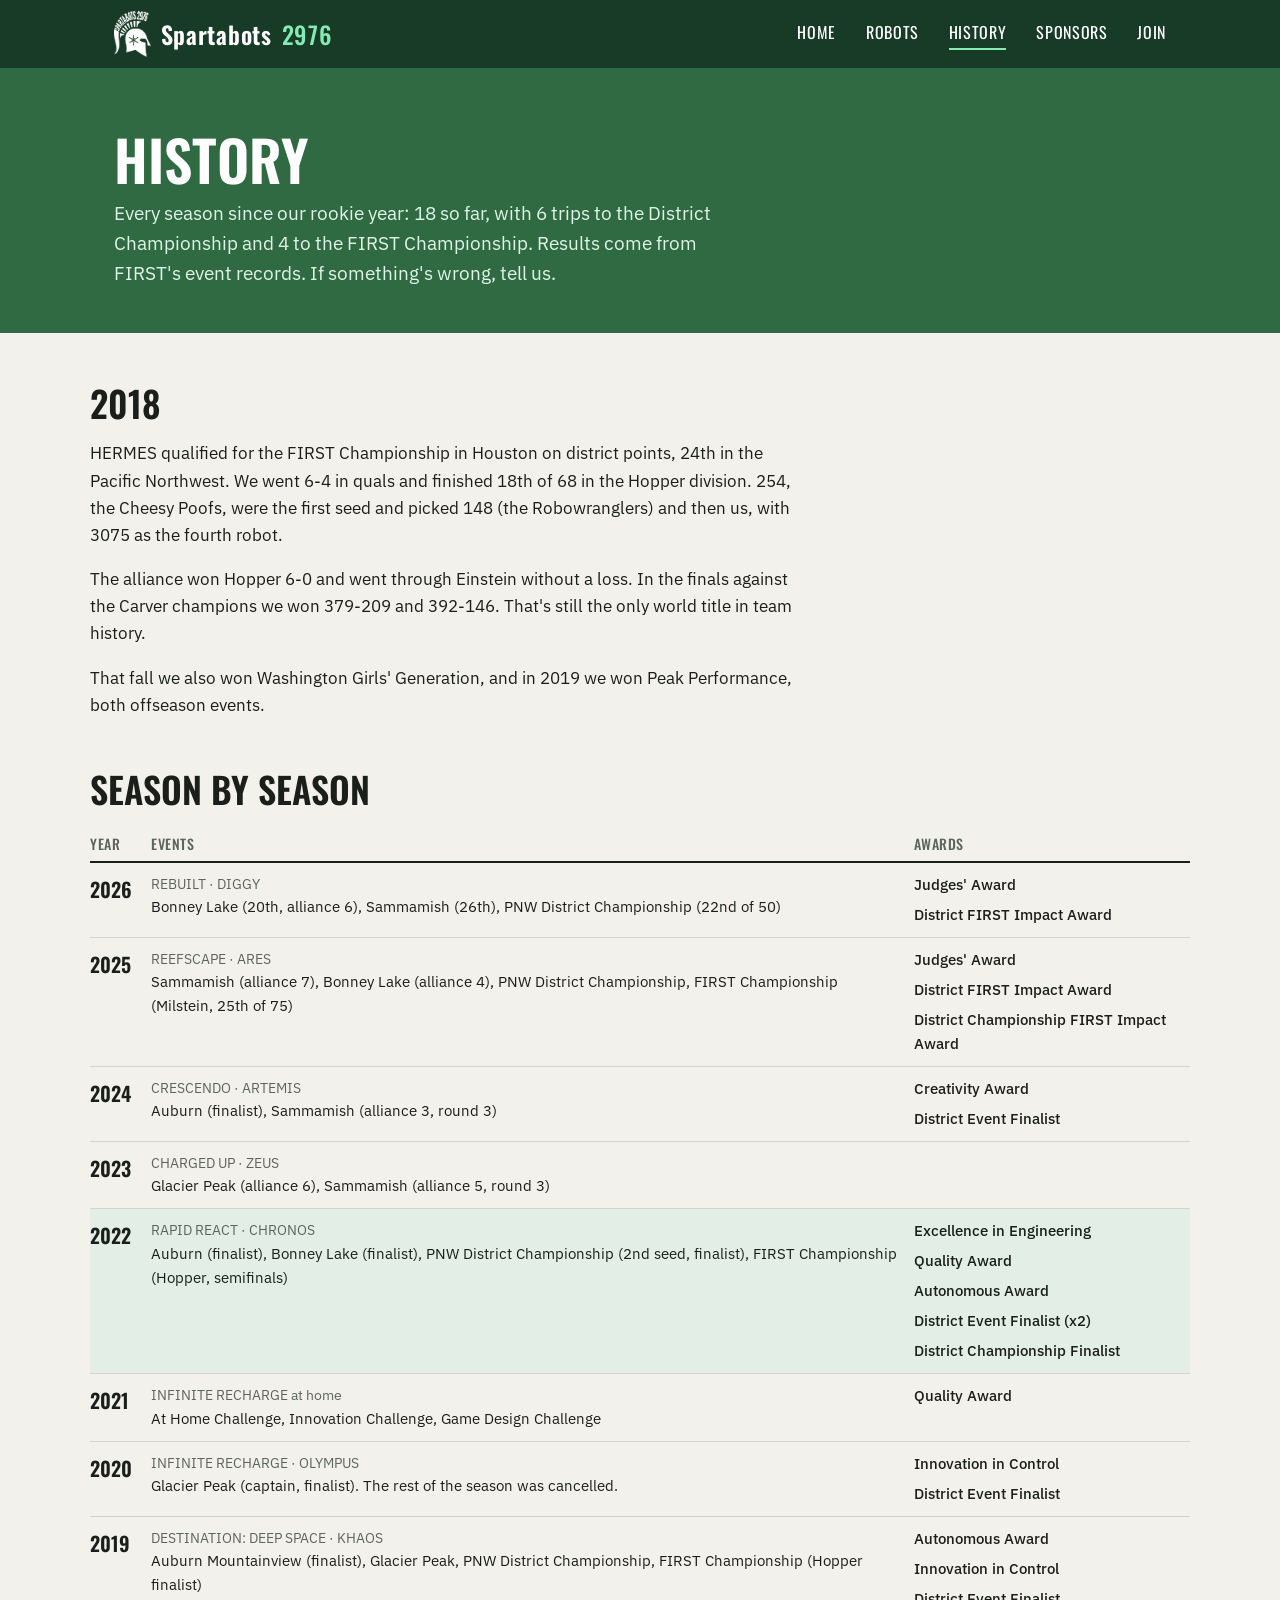
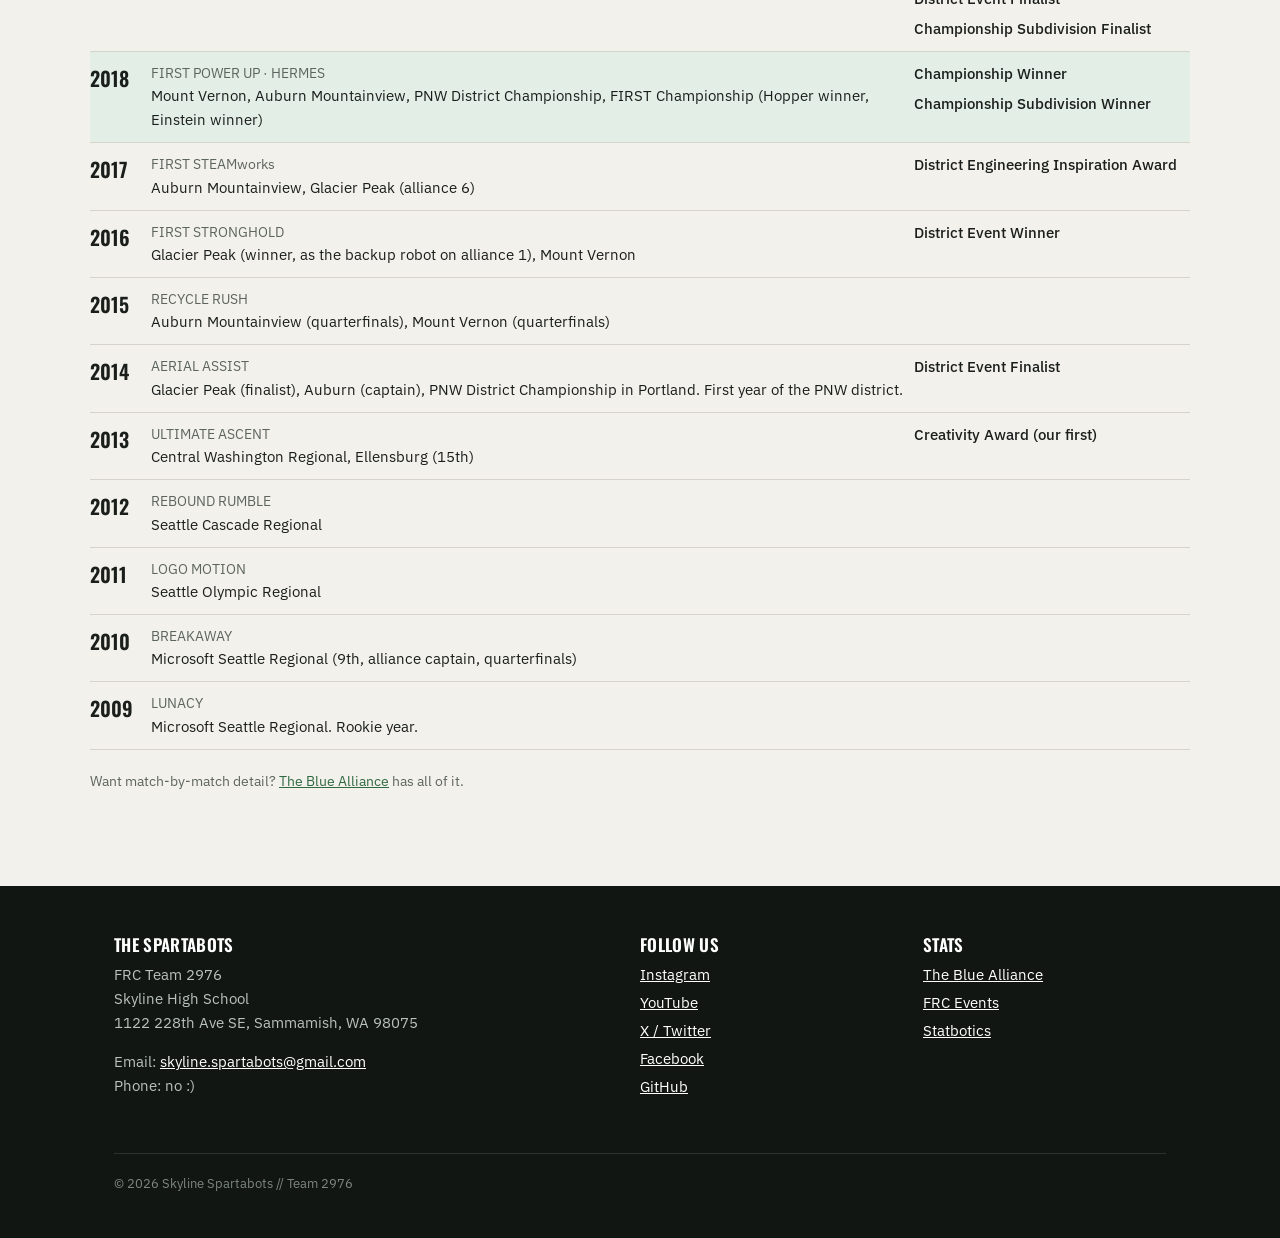
==== history.html @ b7f4a0fe "new site" ====
<!DOCTYPE html>
<html lang="en">
<head>
  <meta charset="utf-8">
  <meta name="viewport" content="width=device-width, initial-scale=1">
  <title>History | The Spartabots 2976</title>
  <meta name="description" content="Every Spartabots season since 2009: events, results and awards.">
  <meta name="theme-color" content="#173b26">
  <link rel="icon" href="img/helmet.png">
  <link rel="stylesheet" href="css/style.css">
</head>
<body>

<header class="top">
  <div class="wrap">
    <a class="brand" href="index.html"><img src="img/helmet.png" alt="">Spartabots <span>2976</span></a>
    <button class="menu-btn" aria-expanded="false">Menu</button>
    <nav class="nav">
      <a href="index.html">Home</a>
      <a href="robots.html">Robots</a>
      <a href="history.html" class="here">History</a>
      <a href="sponsors.html">Sponsors</a>
      <a href="join.html">Join</a>
    </nav>
  </div>
</header>

<div class="page-head">
  <div class="wrap">
    <h1>History</h1>
    <p>Every season since our rookie year: 18 so far, with 6 trips to the District Championship and 4 to the FIRST Championship. Results come from FIRST's event records. If something's wrong, tell us.</p>
  </div>
</div>

<div class="wrap content">

  <div class="narrow" id="y2018">
    <h2>2018</h2>
    <p>HERMES qualified for the FIRST Championship in Houston on district points, 24th in the Pacific Northwest. We went 6-4 in quals and finished 18th of 68 in the Hopper division. 254, the Cheesy Poofs, were the first seed and picked 148 (the Robowranglers) and then us, with 3075 as the fourth robot.</p>
    <p>The alliance won Hopper 6-0 and went through Einstein without a loss. In the finals against the Carver champions we won 379-209 and 392-146. That's still the only world title in team history.</p>
    <p>That fall we also won Washington Girls' Generation, and in 2019 we won Peak Performance, both offseason events.</p>
  </div>

  <h2 style="margin-top:50px">Season by season</h2>
  <div class="table-scroll">
    <table class="results history-table">
      <thead>
        <tr><th>Year</th><th>Events</th><th>Awards</th></tr>
      </thead>
      <tbody>
        <tr>
          <td>2026</td>
          <td><span class="game">REBUILT &middot; DIGGY</span>Bonney Lake (20th, alliance 6), Sammamish (26th), PNW District Championship (22nd of 50)</td>
          <td><span class="award">Judges' Award</span><span class="award">District FIRST Impact Award</span></td>
        </tr>
        <tr>
          <td>2025</td>
          <td><span class="game">REEFSCAPE &middot; ARES</span>Sammamish (alliance 7), Bonney Lake (alliance 4), PNW District Championship, FIRST Championship (Milstein, 25th of 75)</td>
          <td><span class="award">Judges' Award</span><span class="award">District FIRST Impact Award</span><span class="award">District Championship FIRST Impact Award</span></td>
        </tr>
        <tr>
          <td>2024</td>
          <td><span class="game">CRESCENDO &middot; ARTEMIS</span>Auburn (finalist), Sammamish (alliance 3, round 3)</td>
          <td><span class="award">Creativity Award</span><span class="award">District Event Finalist</span></td>
        </tr>
        <tr>
          <td>2023</td>
          <td><span class="game">CHARGED UP &middot; ZEUS</span>Glacier Peak (alliance 6), Sammamish (alliance 5, round 3)</td>
          <td>&nbsp;</td>
        </tr>
        <tr class="big">
          <td>2022</td>
          <td><span class="game">RAPID REACT &middot; CHRONOS</span>Auburn (finalist), Bonney Lake (finalist), PNW District Championship (2nd seed, finalist), FIRST Championship (Hopper, semifinals)</td>
          <td><span class="award">Excellence in Engineering</span><span class="award">Quality Award</span><span class="award">Autonomous Award</span><span class="award">District Event Finalist (x2)</span><span class="award">District Championship Finalist</span></td>
        </tr>
        <tr>
          <td>2021</td>
          <td><span class="game">INFINITE RECHARGE at home</span>At Home Challenge, Innovation Challenge, Game Design Challenge</td>
          <td><span class="award">Quality Award</span></td>
        </tr>
        <tr>
          <td>2020</td>
          <td><span class="game">INFINITE RECHARGE &middot; OLYMPUS</span>Glacier Peak (captain, finalist). The rest of the season was cancelled.</td>
          <td><span class="award">Innovation in Control</span><span class="award">District Event Finalist</span></td>
        </tr>
        <tr>
          <td>2019</td>
          <td><span class="game">DESTINATION: DEEP SPACE &middot; KHAOS</span>Auburn Mountainview (finalist), Glacier Peak, PNW District Championship, FIRST Championship (Hopper finalist)</td>
          <td><span class="award">Autonomous Award</span><span class="award">Innovation in Control</span><span class="award">District Event Finalist</span><span class="award">Championship Subdivision Finalist</span></td>
        </tr>
        <tr class="big">
          <td>2018</td>
          <td><span class="game">FIRST POWER UP &middot; HERMES</span>Mount Vernon, Auburn Mountainview, PNW District Championship, FIRST Championship (Hopper winner, Einstein winner)</td>
          <td><span class="award">Championship Winner</span><span class="award">Championship Subdivision Winner</span></td>
        </tr>
        <tr>
          <td>2017</td>
          <td><span class="game">FIRST STEAMworks</span>Auburn Mountainview, Glacier Peak (alliance 6)</td>
          <td><span class="award">District Engineering Inspiration Award</span></td>
        </tr>
        <tr>
          <td>2016</td>
          <td><span class="game">FIRST STRONGHOLD</span>Glacier Peak (winner, as the backup robot on alliance 1), Mount Vernon</td>
          <td><span class="award">District Event Winner</span></td>
        </tr>
        <tr>
          <td>2015</td>
          <td><span class="game">RECYCLE RUSH</span>Auburn Mountainview (quarterfinals), Mount Vernon (quarterfinals)</td>
          <td>&nbsp;</td>
        </tr>
        <tr>
          <td>2014</td>
          <td><span class="game">AERIAL ASSIST</span>Glacier Peak (finalist), Auburn (captain), PNW District Championship in Portland. First year of the PNW district.</td>
          <td><span class="award">District Event Finalist</span></td>
        </tr>
        <tr>
          <td>2013</td>
          <td><span class="game">ULTIMATE ASCENT</span>Central Washington Regional, Ellensburg (15th)</td>
          <td><span class="award">Creativity Award (our first)</span></td>
        </tr>
        <tr>
          <td>2012</td>
          <td><span class="game">REBOUND RUMBLE</span>Seattle Cascade Regional</td>
          <td>&nbsp;</td>
        </tr>
        <tr>
          <td>2011</td>
          <td><span class="game">LOGO MOTION</span>Seattle Olympic Regional</td>
          <td>&nbsp;</td>
        </tr>
        <tr>
          <td>2010</td>
          <td><span class="game">BREAKAWAY</span>Microsoft Seattle Regional (9th, alliance captain, quarterfinals)</td>
          <td>&nbsp;</td>
        </tr>
        <tr>
          <td>2009</td>
          <td><span class="game">LUNACY</span>Microsoft Seattle Regional. Rookie year.</td>
          <td>&nbsp;</td>
        </tr>
      </tbody>
    </table>
  </div>

  <p class="note" style="margin-top:20px">Want match-by-match detail? <a href="https://www.thebluealliance.com/team/2976/history">The Blue Alliance</a> has all of it.</p>
</div>

<footer class="foot">
  <div class="wrap">
    <div>
      <h3>The Spartabots</h3>
      <p>FRC Team 2976<br>Skyline High School<br>1122 228th Ave SE, Sammamish, WA 98075</p>
      <p>Email: <a href="mailto:skyline.spartabots@gmail.com">skyline.spartabots@gmail.com</a><br>Phone: no :)</p>
    </div>
    <div>
      <h3>Follow us</h3>
      <ul>
        <li><a href="https://www.instagram.com/spartabots2976/">Instagram</a></li>
        <li><a href="https://www.youtube.com/spartabots">YouTube</a></li>
        <li><a href="https://x.com/spartabots">X / Twitter</a></li>
        <li><a href="https://www.facebook.com/spartabots">Facebook</a></li>
        <li><a href="https://github.com/SkylineSpartabots">GitHub</a></li>
      </ul>
    </div>
    <div>
      <h3>Stats</h3>
      <ul>
        <li><a href="https://www.thebluealliance.com/team/2976">The Blue Alliance</a></li>
        <li><a href="https://frc-events.firstinspires.org/team/2976">FRC Events</a></li>
        <li><a href="https://www.statbotics.io/team/2976">Statbotics</a></li>
      </ul>
    </div>
    <p class="fine">&copy; <span id="year">2026</span> Skyline Spartabots // Team 2976</p>
  </div>
</footer>

<script src="js/main.js"></script>
</body>
</html>
---- css/style.css ----
@import url('https://fonts.googleapis.com/css2?family=IBM+Plex+Sans:ital,wght@0,400;0,500;0,600;1,400&family=Oswald:wght@500;600;700&display=swap');

:root {
  --green: #306a42;
  --dark: #173b26;
  --mint: #84ebb2;
  --paper: #f3f1ec;
  --ink: #1b1f1c;
  --gray: #5d655f;
  --line: #d6d3ca;
}

* { box-sizing: border-box; }

/* sticky header covers anchor targets otherwise */
:target { scroll-margin-top: 80px; }

body {
  margin: 0;
  background: var(--paper);
  color: var(--ink);
  font-family: 'IBM Plex Sans', Arial, sans-serif;
  font-size: 17px;
  line-height: 1.6;
}

img { max-width: 100%; display: block; }

a { color: var(--green); }
a:hover { color: var(--dark); }

h1, h2, h3 {
  font-family: 'Oswald', 'Arial Narrow', sans-serif;
  font-weight: 600;
  line-height: 1.1;
  text-transform: uppercase;
  margin: 0 0 .5em;
}
h1 { font-size: 56px; }
h2 { font-size: 36px; }
h3 { font-size: 22px; letter-spacing: .02em; }

p { margin: 0 0 1em; }

.wrap {
  max-width: 1100px;
  margin: 0 auto;
  padding: 0 24px;
}

/* header */

.top {
  background: var(--dark);
  color: #fff;
  position: sticky;
  top: 0;
  z-index: 10;
}
.top .wrap {
  display: flex;
  align-items: center;
  justify-content: space-between;
  height: 68px;
}
.brand {
  display: flex;
  align-items: center;
  gap: 10px;
  color: #fff;
  text-decoration: none;
  font-family: 'Oswald', sans-serif;
  font-size: 24px;
  font-weight: 600;
  letter-spacing: .03em;
}
.brand:hover { color: #fff; }
.brand img { height: 46px; width: auto; }
.brand span { color: var(--mint); font-weight: 500; }

.nav a {
  color: #fff;
  text-decoration: none;
  font-family: 'Oswald', sans-serif;
  text-transform: uppercase;
  font-size: 16px;
  letter-spacing: .04em;
  margin-left: 26px;
  padding: 4px 0;
  border-bottom: 2px solid transparent;
}
.nav a:hover,
.nav a.here { border-bottom-color: var(--mint); color: #fff; }

.menu-btn {
  display: none;
  background: none;
  border: 2px solid rgba(255,255,255,.5);
  color: #fff;
  font: 600 14px 'Oswald', sans-serif;
  text-transform: uppercase;
  letter-spacing: .05em;
  padding: 5px 12px;
  cursor: pointer;
}

/* home */

.hero { position: relative; }
.hero img {
  width: 100%;
  height: 72vh;
  min-height: 420px;
  max-height: 760px;
  object-fit: cover;
  object-position: center 40%;
}
.hero .tag {
  position: absolute;
  left: 0;
  bottom: -40px;
  background: var(--green);
  color: #fff;
  padding: 26px 40px 24px max(24px, calc((100vw - 1100px) / 2 + 24px));
  max-width: 760px;
}
.hero .tag h1 { margin: 0; font-size: 62px; }
.hero .tag p {
  margin: 6px 0 0;
  font-size: 18px;
  color: #dff5e8;
}

.intro {
  display: grid;
  grid-template-columns: 1.3fr 1fr;
  gap: 60px;
  padding: 100px 0 70px;
}
.intro .lead { font-size: 22px; line-height: 1.5; }
.intro aside {
  border-left: 3px solid var(--green);
  padding-left: 24px;
  font-size: 15px;
}
.intro aside dl { margin: 0; }
.intro aside dt {
  font-weight: 600;
  margin-top: 12px;
}
.intro aside dt:first-child { margin-top: 0; }
.intro aside dd { margin: 0; color: var(--gray); }

section.block { padding: 60px 0; border-top: 1px solid var(--line); }

.season {
  display: grid;
  grid-template-columns: 1fr 1.2fr;
  gap: 50px;
  align-items: start;
}

table.results {
  width: 100%;
  border-collapse: collapse;
  font-size: 15px;
}
.results th {
  text-align: left;
  font-family: 'Oswald', sans-serif;
  font-weight: 500;
  text-transform: uppercase;
  letter-spacing: .04em;
  font-size: 14px;
  color: var(--gray);
  border-bottom: 2px solid var(--ink);
  padding: 6px 10px 6px 0;
}
.results td {
  padding: 10px 10px 10px 0;
  border-bottom: 1px solid var(--line);
  vertical-align: top;
}
.results td.num { white-space: nowrap; }
.results tr.big td { background: #e3efe6; }

.champs {
  background: var(--dark);
  color: #e8efe9;
  padding: 80px 0;
}
.champs .wrap {
  display: grid;
  grid-template-columns: auto 1fr;
  gap: 50px;
  align-items: center;
}
.champs .year {
  font-family: 'Oswald', sans-serif;
  font-weight: 700;
  font-size: 170px;
  line-height: .85;
  color: var(--mint);
}
.champs h2 { color: #fff; }
.champs a { color: var(--mint); }

.photos {
  display: grid;
  grid-template-columns: repeat(6, 1fr);
  grid-auto-rows: 170px;
  gap: 8px;
}
.photos figure { margin: 0; position: relative; overflow: hidden; }
.photos img { width: 100%; height: 100%; object-fit: cover; }
.photos figcaption {
  position: absolute;
  left: 0;
  bottom: 0;
  background: rgba(23,59,38,.88);
  color: #fff;
  font-size: 13px;
  padding: 3px 9px;
}
.photos .a { grid-column: span 4; grid-row: span 2; }
.photos .b { grid-column: span 2; grid-row: span 2; }
.photos .c { grid-column: span 2; }
.photos .d { grid-column: span 2; }
.photos .e { grid-column: span 2; }

.join-strip {
  display: flex;
  justify-content: space-between;
  align-items: center;
  gap: 30px;
  background: var(--mint);
  padding: 34px 40px;
  margin: 60px 0 80px;
}
.join-strip h2 { margin: 0 0 4px; font-size: 30px; }
.join-strip p { margin: 0; }

.btn {
  display: inline-block;
  background: var(--dark);
  color: #fff;
  text-decoration: none;
  font-family: 'Oswald', sans-serif;
  text-transform: uppercase;
  letter-spacing: .05em;
  padding: 12px 22px;
  white-space: nowrap;
}
.btn:hover { background: #000; color: #fff; }

/* inner pages */

.page-head {
  background: var(--green);
  color: #fff;
  padding: 60px 0 44px;
}
.page-head h1 { margin: 0 0 8px; }
.page-head p { margin: 0; max-width: 640px; color: #dff5e8; font-size: 19px; }

.content { padding: 50px 0 80px; }
.content .narrow { max-width: 720px; }

/* robots */

.robot {
  display: grid;
  grid-template-columns: 1fr 1fr;
  gap: 40px;
  padding: 50px 0;
  border-bottom: 1px solid var(--line);
}
.robot .meta {
  font-family: 'Oswald', sans-serif;
  text-transform: uppercase;
  letter-spacing: .05em;
  color: var(--green);
  font-size: 15px;
  margin-bottom: 4px;
}
.robot h2 { font-size: 46px; margin-bottom: .3em; }
.robot img { width: 100%; height: 340px; object-fit: cover; background: #111; }
.robot ul { padding-left: 20px; margin: 0 0 1em; }
.robot li { margin-bottom: 4px; }
.robot.small { grid-template-columns: 1fr; padding: 30px 0; }
.robot.small h2 { font-size: 34px; }
.robot.small > div { max-width: 720px; }
.robot:first-child { padding-top: 0; }

/* history */

.history-table { font-size: 15px; }
.history-table td:first-child {
  font-family: 'Oswald', sans-serif;
  font-size: 20px;
  font-weight: 600;
  padding-right: 18px;
}
.history-table .game { color: var(--gray); font-size: 14px; display: block; }
.history-table .award { display: block; font-weight: 500; }
.history-table .award + .award { margin-top: 6px; }
.table-scroll { overflow-x: auto; }

/* sponsors */

.sponsor-cols {
  display: grid;
  grid-template-columns: 1fr 1fr;
  gap: 50px;
}
.sponsor-list {
  list-style: none;
  padding: 0;
  margin: 0 0 30px;
}
.sponsor-list li {
  font-family: 'Oswald', sans-serif;
  font-size: 26px;
  font-weight: 500;
  padding: 10px 0;
  border-bottom: 1px solid var(--line);
}
.sponsor-list.small li { font-size: 18px; padding: 6px 0; }
.note { font-size: 14px; color: var(--gray); }

.box {
  background: #fff;
  border: 1px solid var(--line);
  padding: 30px;
}

/* join */

.faq dt { font-weight: 600; margin-top: 18px; }
.faq dd { margin: 4px 0 0; }

/* footer */

.foot {
  background: #111613;
  color: #b9c2bb;
  font-size: 15px;
  padding: 50px 0 30px;
}
.foot .wrap {
  display: grid;
  grid-template-columns: 2fr 1fr 1fr;
  gap: 40px;
}
.foot h3 { color: #fff; font-size: 17px; }
.foot a { color: #fff; }
.foot ul { list-style: none; padding: 0; margin: 0; }
.foot li { margin-bottom: 4px; }
.foot .fine {
  grid-column: 1 / -1;
  border-top: 1px solid #2a332d;
  padding-top: 20px;
  font-size: 13px;
  color: #7d877f;
}

/* phones / small laptops */

@media (max-width: 860px) {
  h1 { font-size: 42px; }
  .hero .tag h1 { font-size: 40px; }
  .hero .tag { position: static; padding: 22px 24px; max-width: none; }
  .hero img { height: auto; min-height: 0; max-height: none; }
  .intro, .season, .robot, .sponsor-cols { grid-template-columns: 1fr; gap: 30px; }
  .intro { padding: 40px 0; }
  .champs .wrap { grid-template-columns: 1fr; gap: 10px; }
  .champs .year { font-size: 110px; }
  .photos { grid-template-columns: 1fr 1fr; grid-auto-rows: 150px; }
  .photos .a { grid-column: span 2; }
  .photos .b, .photos .c, .photos .d, .photos .e { grid-column: span 1; grid-row: span 1; }
  .join-strip { flex-direction: column; align-items: flex-start; padding: 28px 24px; }
  .robot img { height: 240px; }
  .foot .wrap { grid-template-columns: 1fr; gap: 24px; }

  .menu-btn { display: block; }
  .nav {
    display: none;
    position: absolute;
    top: 68px;
    left: 0;
    right: 0;
    background: var(--dark);
    padding: 8px 24px 18px;
  }
  .nav.open { display: block; }
  .nav a { display: block; margin: 0; padding: 10px 0; border-bottom: 1px solid rgba(255,255,255,.1); }
  .nav a.here { border-bottom-color: var(--mint); }
}

@media (max-width: 480px) {
  body { font-size: 16px; }
  .wrap { padding: 0 16px; }
  .hero .tag { padding: 20px 16px; }
  .brand { font-size: 20px; }
  .brand img { height: 38px; }
  .intro .lead { font-size: 19px; }
}
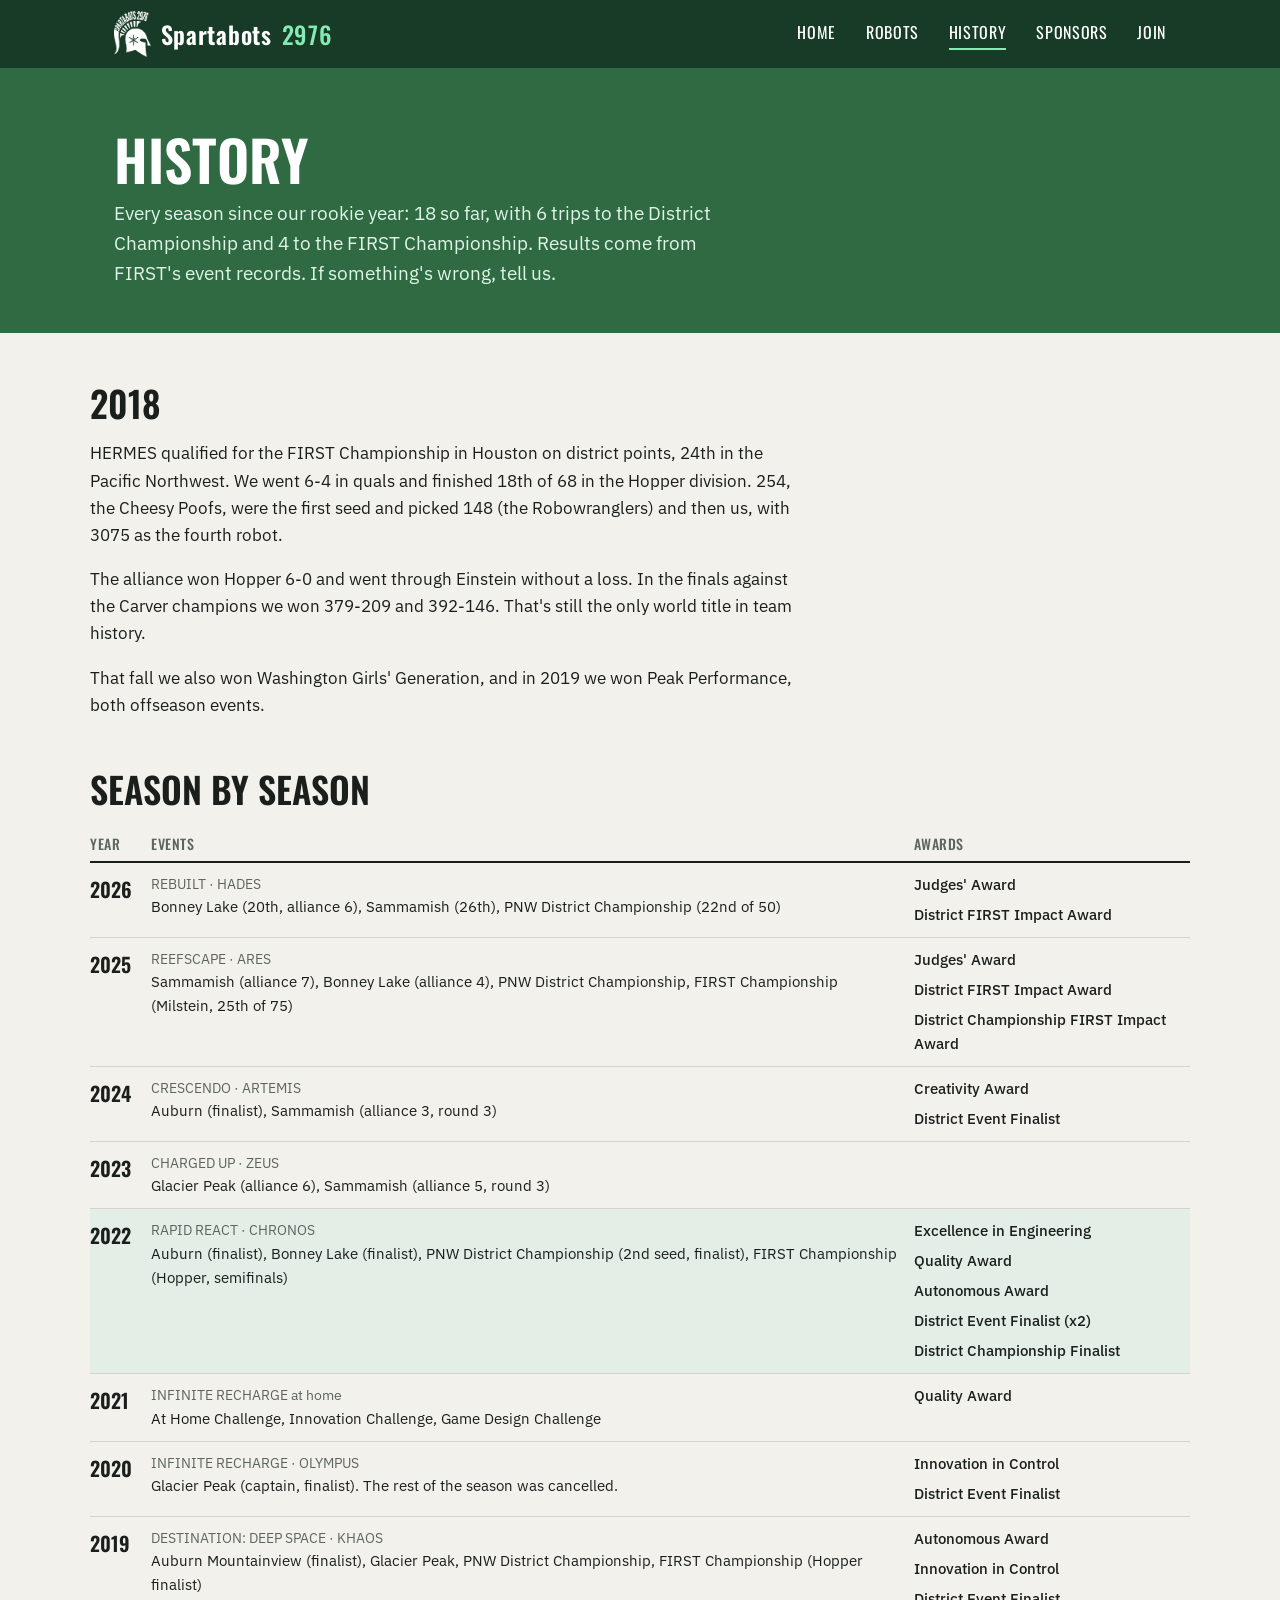
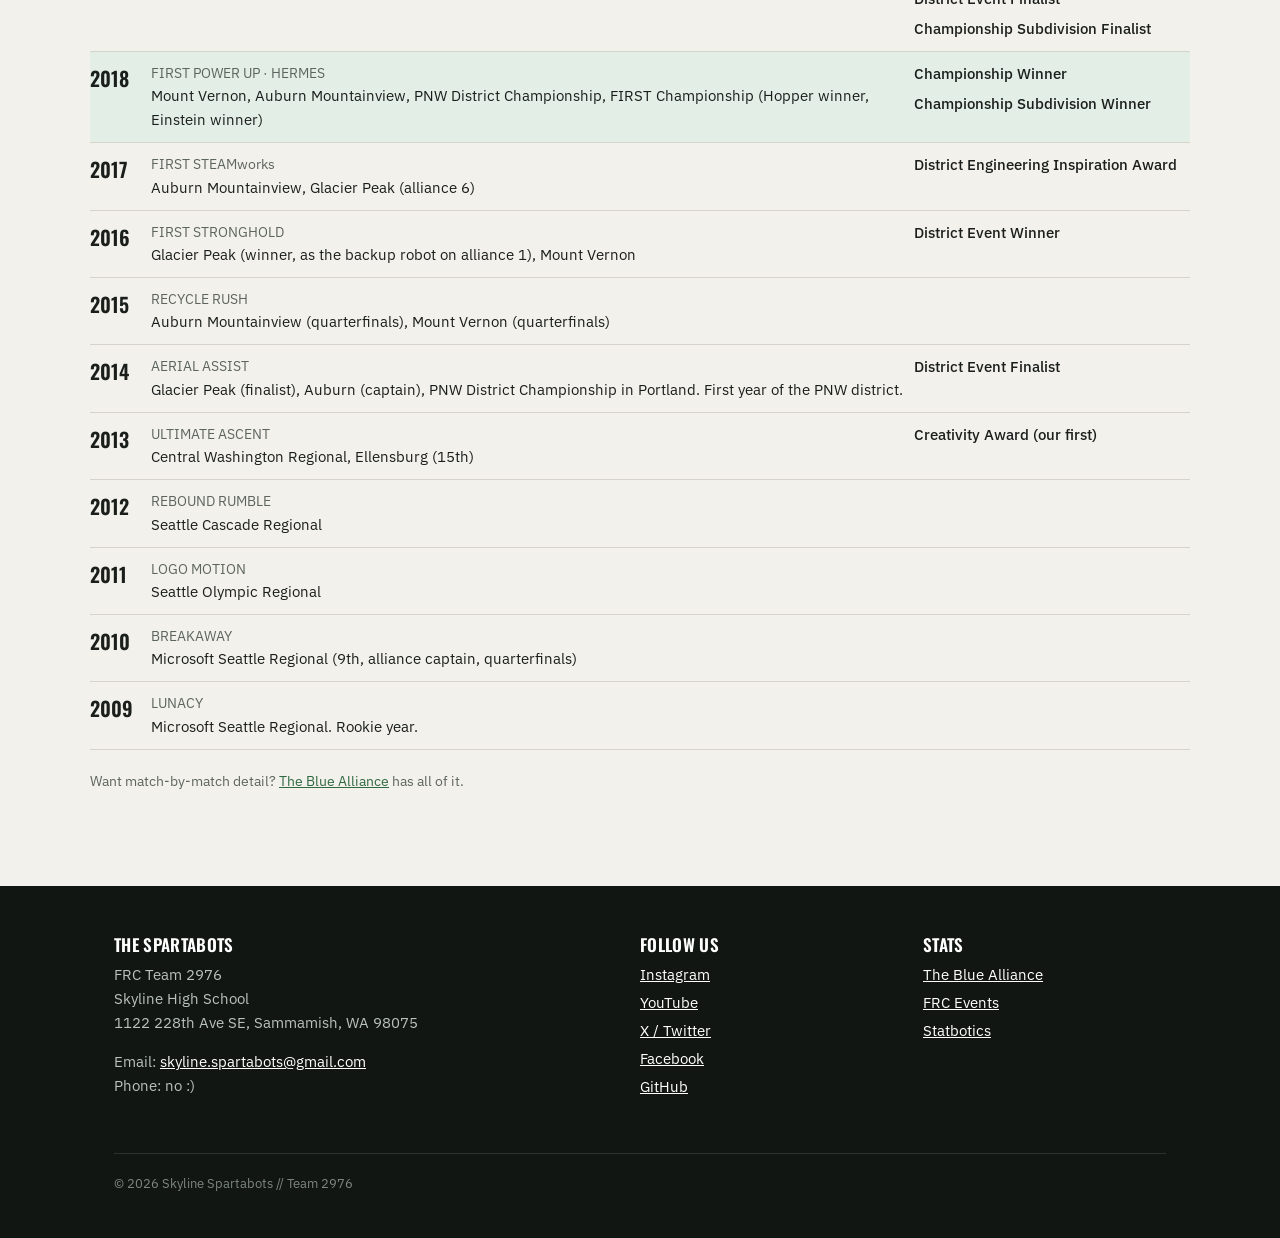
==== commit 98fdde44: "2026 robot is hades" ====
--- a/history.html
+++ b/history.html
@@ -50,7 +50,7 @@
       <tbody>
         <tr>
           <td>2026</td>
-          <td><span class="game">REBUILT &middot; DIGGY</span>Bonney Lake (20th, alliance 6), Sammamish (26th), PNW District Championship (22nd of 50)</td>
+          <td><span class="game">REBUILT &middot; HADES</span>Bonney Lake (20th, alliance 6), Sammamish (26th), PNW District Championship (22nd of 50)</td>
           <td><span class="award">Judges' Award</span><span class="award">District FIRST Impact Award</span></td>
         </tr>
         <tr>
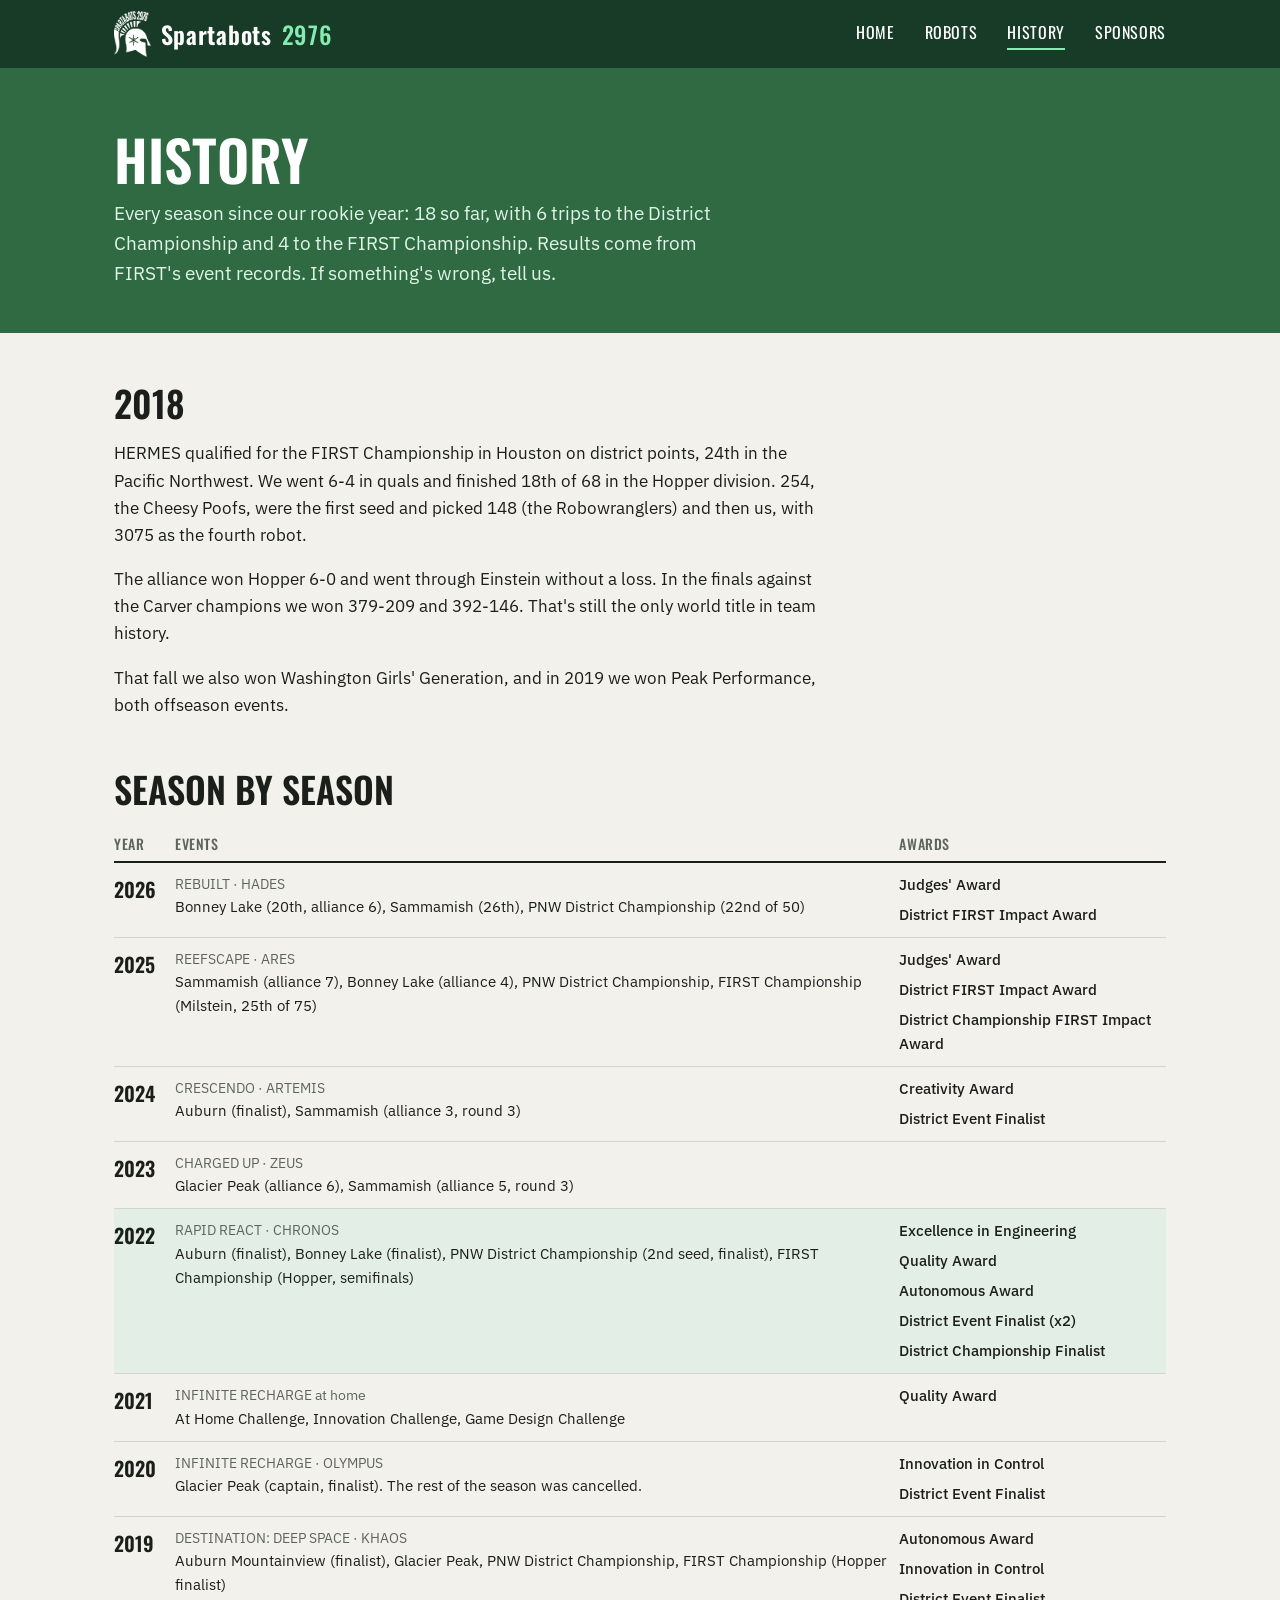
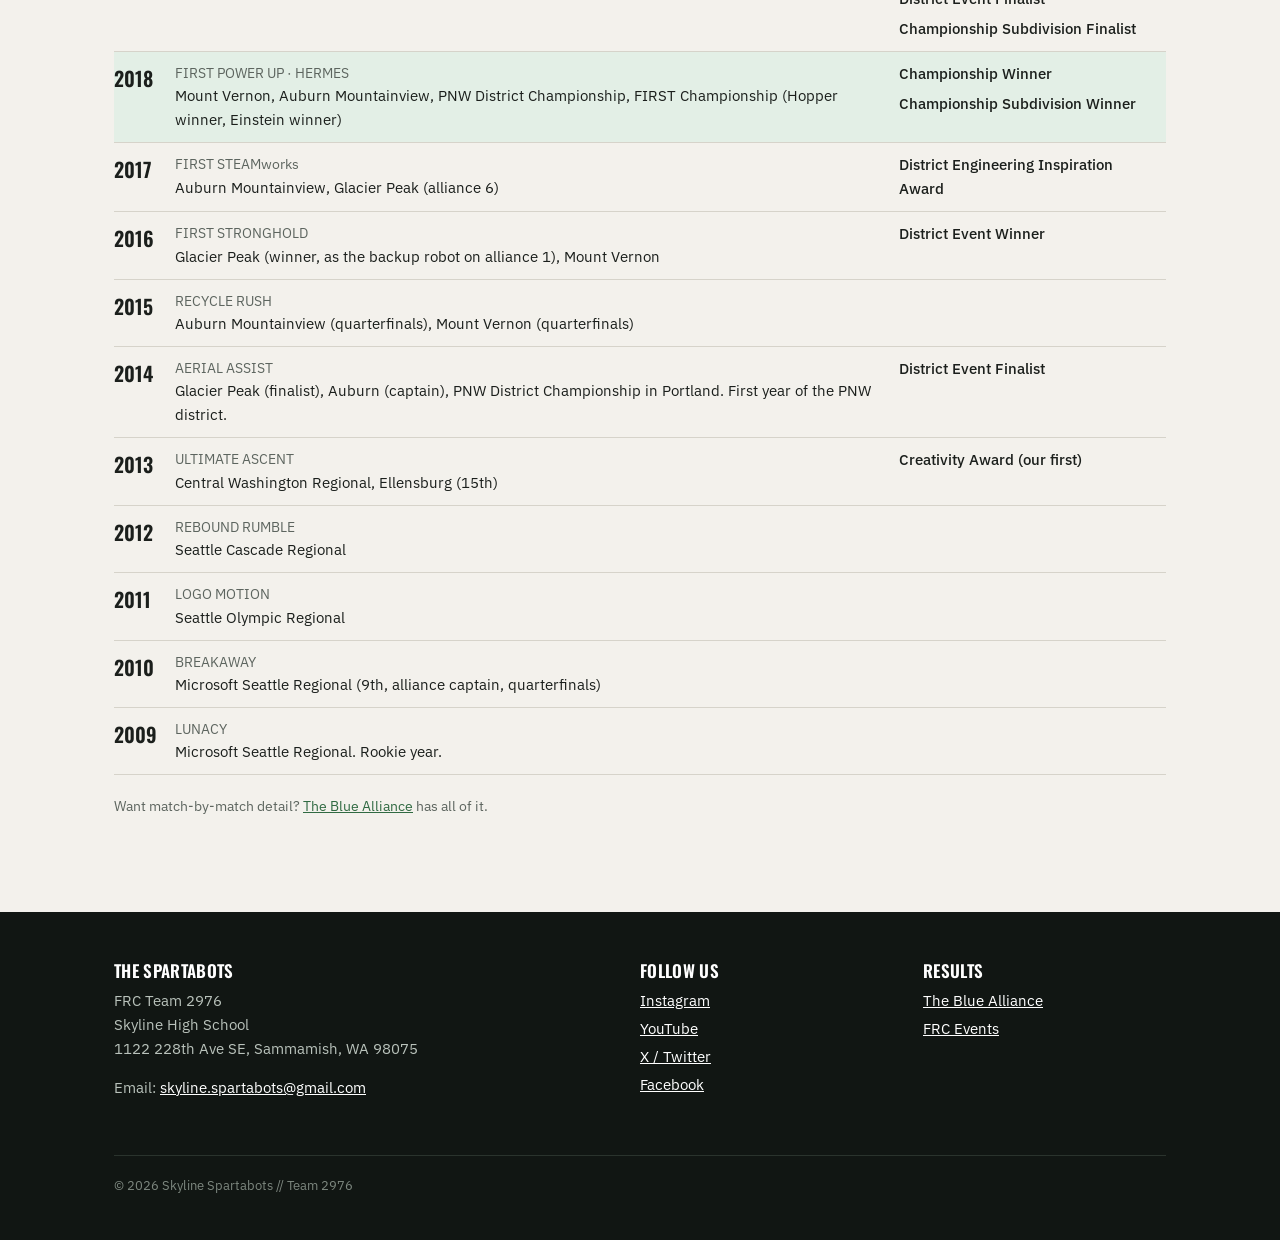
==== commit 63b5cf4a: "animations, robots timeline, scrollbar" ====
--- a/history.html
+++ b/history.html
@@ -20,7 +20,6 @@
       <a href="robots.html">Robots</a>
       <a href="history.html" class="here">History</a>
       <a href="sponsors.html">Sponsors</a>
-      <a href="join.html">Join</a>
     </nav>
   </div>
 </header>
@@ -34,7 +33,7 @@
 
 <div class="wrap content">
 
-  <div class="narrow" id="y2018">
+  <div class="narrow reveal" id="y2018">
     <h2>2018</h2>
     <p>HERMES qualified for the FIRST Championship in Houston on district points, 24th in the Pacific Northwest. We went 6-4 in quals and finished 18th of 68 in the Hopper division. 254, the Cheesy Poofs, were the first seed and picked 148 (the Robowranglers) and then us, with 3075 as the fourth robot.</p>
     <p>The alliance won Hopper 6-0 and went through Einstein without a loss. In the finals against the Carver champions we won 379-209 and 392-146. That's still the only world title in team history.</p>
@@ -48,92 +47,92 @@
         <tr><th>Year</th><th>Events</th><th>Awards</th></tr>
       </thead>
       <tbody>
-        <tr>
+        <tr class="reveal">
           <td>2026</td>
           <td><span class="game">REBUILT &middot; HADES</span>Bonney Lake (20th, alliance 6), Sammamish (26th), PNW District Championship (22nd of 50)</td>
           <td><span class="award">Judges' Award</span><span class="award">District FIRST Impact Award</span></td>
         </tr>
-        <tr>
+        <tr class="reveal">
           <td>2025</td>
           <td><span class="game">REEFSCAPE &middot; ARES</span>Sammamish (alliance 7), Bonney Lake (alliance 4), PNW District Championship, FIRST Championship (Milstein, 25th of 75)</td>
           <td><span class="award">Judges' Award</span><span class="award">District FIRST Impact Award</span><span class="award">District Championship FIRST Impact Award</span></td>
         </tr>
-        <tr>
+        <tr class="reveal">
           <td>2024</td>
           <td><span class="game">CRESCENDO &middot; ARTEMIS</span>Auburn (finalist), Sammamish (alliance 3, round 3)</td>
           <td><span class="award">Creativity Award</span><span class="award">District Event Finalist</span></td>
         </tr>
-        <tr>
+        <tr class="reveal">
           <td>2023</td>
           <td><span class="game">CHARGED UP &middot; ZEUS</span>Glacier Peak (alliance 6), Sammamish (alliance 5, round 3)</td>
           <td>&nbsp;</td>
         </tr>
-        <tr class="big">
+        <tr class="big reveal">
           <td>2022</td>
           <td><span class="game">RAPID REACT &middot; CHRONOS</span>Auburn (finalist), Bonney Lake (finalist), PNW District Championship (2nd seed, finalist), FIRST Championship (Hopper, semifinals)</td>
           <td><span class="award">Excellence in Engineering</span><span class="award">Quality Award</span><span class="award">Autonomous Award</span><span class="award">District Event Finalist (x2)</span><span class="award">District Championship Finalist</span></td>
         </tr>
-        <tr>
+        <tr class="reveal">
           <td>2021</td>
           <td><span class="game">INFINITE RECHARGE at home</span>At Home Challenge, Innovation Challenge, Game Design Challenge</td>
           <td><span class="award">Quality Award</span></td>
         </tr>
-        <tr>
+        <tr class="reveal">
           <td>2020</td>
           <td><span class="game">INFINITE RECHARGE &middot; OLYMPUS</span>Glacier Peak (captain, finalist). The rest of the season was cancelled.</td>
           <td><span class="award">Innovation in Control</span><span class="award">District Event Finalist</span></td>
         </tr>
-        <tr>
+        <tr class="reveal">
           <td>2019</td>
           <td><span class="game">DESTINATION: DEEP SPACE &middot; KHAOS</span>Auburn Mountainview (finalist), Glacier Peak, PNW District Championship, FIRST Championship (Hopper finalist)</td>
           <td><span class="award">Autonomous Award</span><span class="award">Innovation in Control</span><span class="award">District Event Finalist</span><span class="award">Championship Subdivision Finalist</span></td>
         </tr>
-        <tr class="big">
+        <tr class="big reveal">
           <td>2018</td>
           <td><span class="game">FIRST POWER UP &middot; HERMES</span>Mount Vernon, Auburn Mountainview, PNW District Championship, FIRST Championship (Hopper winner, Einstein winner)</td>
           <td><span class="award">Championship Winner</span><span class="award">Championship Subdivision Winner</span></td>
         </tr>
-        <tr>
+        <tr class="reveal">
           <td>2017</td>
           <td><span class="game">FIRST STEAMworks</span>Auburn Mountainview, Glacier Peak (alliance 6)</td>
           <td><span class="award">District Engineering Inspiration Award</span></td>
         </tr>
-        <tr>
+        <tr class="reveal">
           <td>2016</td>
           <td><span class="game">FIRST STRONGHOLD</span>Glacier Peak (winner, as the backup robot on alliance 1), Mount Vernon</td>
           <td><span class="award">District Event Winner</span></td>
         </tr>
-        <tr>
+        <tr class="reveal">
           <td>2015</td>
           <td><span class="game">RECYCLE RUSH</span>Auburn Mountainview (quarterfinals), Mount Vernon (quarterfinals)</td>
           <td>&nbsp;</td>
         </tr>
-        <tr>
+        <tr class="reveal">
           <td>2014</td>
           <td><span class="game">AERIAL ASSIST</span>Glacier Peak (finalist), Auburn (captain), PNW District Championship in Portland. First year of the PNW district.</td>
           <td><span class="award">District Event Finalist</span></td>
         </tr>
-        <tr>
+        <tr class="reveal">
           <td>2013</td>
           <td><span class="game">ULTIMATE ASCENT</span>Central Washington Regional, Ellensburg (15th)</td>
           <td><span class="award">Creativity Award (our first)</span></td>
         </tr>
-        <tr>
+        <tr class="reveal">
           <td>2012</td>
           <td><span class="game">REBOUND RUMBLE</span>Seattle Cascade Regional</td>
           <td>&nbsp;</td>
         </tr>
-        <tr>
+        <tr class="reveal">
           <td>2011</td>
           <td><span class="game">LOGO MOTION</span>Seattle Olympic Regional</td>
           <td>&nbsp;</td>
         </tr>
-        <tr>
+        <tr class="reveal">
           <td>2010</td>
           <td><span class="game">BREAKAWAY</span>Microsoft Seattle Regional (9th, alliance captain, quarterfinals)</td>
           <td>&nbsp;</td>
         </tr>
-        <tr>
+        <tr class="reveal">
           <td>2009</td>
           <td><span class="game">LUNACY</span>Microsoft Seattle Regional. Rookie year.</td>
           <td>&nbsp;</td>
@@ -150,7 +149,7 @@
     <div>
       <h3>The Spartabots</h3>
       <p>FRC Team 2976<br>Skyline High School<br>1122 228th Ave SE, Sammamish, WA 98075</p>
-      <p>Email: <a href="mailto:skyline.spartabots@gmail.com">skyline.spartabots@gmail.com</a><br>Phone: no :)</p>
+      <p>Email: <a href="mailto:skyline.spartabots@gmail.com">skyline.spartabots@gmail.com</a></p>
     </div>
     <div>
       <h3>Follow us</h3>
@@ -159,15 +158,13 @@
         <li><a href="https://www.youtube.com/spartabots">YouTube</a></li>
         <li><a href="https://x.com/spartabots">X / Twitter</a></li>
         <li><a href="https://www.facebook.com/spartabots">Facebook</a></li>
-        <li><a href="https://github.com/SkylineSpartabots">GitHub</a></li>
       </ul>
     </div>
     <div>
-      <h3>Stats</h3>
+      <h3>Results</h3>
       <ul>
         <li><a href="https://www.thebluealliance.com/team/2976">The Blue Alliance</a></li>
         <li><a href="https://frc-events.firstinspires.org/team/2976">FRC Events</a></li>
-        <li><a href="https://www.statbotics.io/team/2976">Statbotics</a></li>
       </ul>
     </div>
     <p class="fine">&copy; <span id="year">2026</span> Skyline Spartabots // Team 2976</p>
--- a/css/style.css
+++ b/css/style.css
@@ -10,10 +10,25 @@
   --line: #d6d3ca;
 }
 
-* { box-sizing: border-box; }
+*, *::before, *::after { box-sizing: border-box; }
+
+/* scrollbar. chrome ignores the ::-webkit ones if scrollbar-color is set, so that's firefox only */
+::-webkit-scrollbar { width: 12px; height: 12px; }
+::-webkit-scrollbar-track { background: var(--paper); }
+::-webkit-scrollbar-thumb {
+  background: var(--green);
+  border: 3px solid var(--paper);
+  border-radius: 6px;
+}
+::-webkit-scrollbar-thumb:hover { background: var(--dark); }
+@supports (-moz-appearance: none) {
+  html { scrollbar-color: var(--green) var(--paper); }
+}
 
 /* sticky header covers anchor targets otherwise */
 :target { scroll-margin-top: 80px; }
+
+html { -webkit-text-size-adjust: 100%; text-size-adjust: 100%; }
 
 body {
   margin: 0;
@@ -56,7 +71,9 @@
   position: sticky;
   top: 0;
   z-index: 10;
-}
+  transition: box-shadow .3s;
+}
+.top.scrolled { box-shadow: 0 2px 14px rgba(0,0,0,.3); }
 .top .wrap {
   display: flex;
   align-items: center;
@@ -75,7 +92,7 @@
   letter-spacing: .03em;
 }
 .brand:hover { color: #fff; }
-.brand img { height: 46px; width: auto; }
+.brand img { height: 46px; width: auto; transition: transform .3s; }
 .brand span { color: var(--mint); font-weight: 500; }
 
 .nav a {
@@ -87,10 +104,23 @@
   letter-spacing: .04em;
   margin-left: 26px;
   padding: 4px 0;
-  border-bottom: 2px solid transparent;
-}
-.nav a:hover,
-.nav a.here { border-bottom-color: var(--mint); color: #fff; }
+  position: relative;
+}
+.nav a::after {
+  content: '';
+  position: absolute;
+  left: 0;
+  right: 0;
+  bottom: -2px;
+  height: 2px;
+  background: var(--mint);
+  transform: scaleX(0);
+  transform-origin: left;
+  transition: transform .25s;
+}
+.nav a:hover { color: #fff; }
+.nav a:hover::after,
+.nav a.here::after { transform: scaleX(1); }
 
 .menu-btn {
   display: none;
@@ -100,16 +130,19 @@
   font: 600 14px 'Oswald', sans-serif;
   text-transform: uppercase;
   letter-spacing: .05em;
-  padding: 5px 12px;
+  padding: 9px 14px;
   cursor: pointer;
 }
 
 /* home */
 
 .hero { position: relative; }
+.hero-pic { overflow: hidden; }
 .hero img {
+  animation: settle 2s ease-out both;
   width: 100%;
   height: 72vh;
+  height: 72svh;
   min-height: 420px;
   max-height: 760px;
   object-fit: cover;
@@ -121,15 +154,51 @@
   bottom: -40px;
   background: var(--green);
   color: #fff;
-  padding: 26px 40px 24px max(24px, calc((100vw - 1100px) / 2 + 24px));
-  max-width: 760px;
+  padding: 28px 48px 26px;
+  max-width: calc(100% - 24px);
+  animation: slide-in .7s .3s ease-out both;
 }
 .hero .tag h1 { margin: 0; font-size: 62px; }
 .hero .tag p {
   margin: 6px 0 0;
   font-size: 18px;
   color: #dff5e8;
-}
+  animation: fade-in .6s .8s both;
+}
+
+@keyframes settle { from { transform: scale(1.08); } }
+@keyframes slide-in { from { transform: translateX(-60px); opacity: 0; } }
+@keyframes fade-in { from { opacity: 0; } }
+
+/* robot name ticker */
+
+.ticker {
+  overflow: hidden;
+  background: var(--mint);
+  padding: 14px 0;
+}
+.ticker-track {
+  display: flex;
+  width: max-content;
+  animation: ticker 45s linear infinite;
+}
+.ticker:hover .ticker-track,
+.ticker:focus-within .ticker-track { animation-play-state: paused; }
+.ticker a {
+  font-family: 'Oswald', sans-serif;
+  font-weight: 700;
+  font-size: 64px;
+  line-height: 1.1;
+  text-transform: uppercase;
+  text-decoration: none;
+  padding: 0 26px;
+  color: transparent;
+  -webkit-text-stroke: 1.5px var(--dark);
+  transition: color .2s;
+}
+.ticker a:nth-child(even),
+.ticker a:hover { color: var(--dark); }
+@keyframes ticker { to { transform: translateX(-50%); } }
 
 .intro {
   display: grid;
@@ -212,7 +281,7 @@
   gap: 8px;
 }
 .photos figure { margin: 0; position: relative; overflow: hidden; }
-.photos img { width: 100%; height: 100%; object-fit: cover; }
+.photos img { width: 100%; height: 100%; object-fit: cover; transition: transform .6s; }
 .photos figcaption {
   position: absolute;
   left: 0;
@@ -221,6 +290,7 @@
   color: #fff;
   font-size: 13px;
   padding: 3px 9px;
+  transition: background .25s, color .25s;
 }
 .photos .a { grid-column: span 4; grid-row: span 2; }
 .photos .b { grid-column: span 2; grid-row: span 2; }
@@ -228,18 +298,6 @@
 .photos .d { grid-column: span 2; }
 .photos .e { grid-column: span 2; }
 
-.join-strip {
-  display: flex;
-  justify-content: space-between;
-  align-items: center;
-  gap: 30px;
-  background: var(--mint);
-  padding: 34px 40px;
-  margin: 60px 0 80px;
-}
-.join-strip h2 { margin: 0 0 4px; font-size: 30px; }
-.join-strip p { margin: 0; }
-
 .btn {
   display: inline-block;
   background: var(--dark);
@@ -250,6 +308,7 @@
   letter-spacing: .05em;
   padding: 12px 22px;
   white-space: nowrap;
+  transition: background .2s, transform .2s;
 }
 .btn:hover { background: #000; color: #fff; }
 
@@ -263,34 +322,70 @@
 .page-head h1 { margin: 0 0 8px; }
 .page-head p { margin: 0; max-width: 640px; color: #dff5e8; font-size: 19px; }
 
-.content { padding: 50px 0 80px; }
+.content { padding-top: 50px; padding-bottom: 80px; }
 .content .narrow { max-width: 720px; }
 
 /* robots */
 
-.robot {
-  display: grid;
-  grid-template-columns: 1fr 1fr;
-  gap: 40px;
-  padding: 50px 0;
-  border-bottom: 1px solid var(--line);
-}
-.robot .meta {
+.timeline { position: relative; }
+.tl-line {
+  position: absolute;
+  left: 130px;
+  top: 10px;
+  bottom: 40px;
+  width: 3px;
+  background: var(--line);
+}
+.tl-line span { display: block; width: 100%; height: 0; background: var(--green); }
+
+.bot {
+  position: relative;
+  display: grid;
+  grid-template-columns: 130px 1fr;
+  padding-bottom: 60px;
+}
+.bot::before {
+  content: '';
+  position: absolute;
+  left: 122px;
+  top: 12px;
+  width: 19px;
+  height: 19px;
+  border-radius: 50%;
+  background: var(--paper);
+  border: 3px solid var(--line);
+  transition: background .3s, border-color .3s, transform .3s;
+}
+.bot.lit::before { background: var(--green); border-color: var(--green); transform: scale(1.25); }
+.bot-year {
+  font-family: 'Oswald', sans-serif;
+  font-size: 30px;
+  font-weight: 700;
+  color: #a3a99f;
+  transition: color .3s;
+}
+.bot.lit .bot-year { color: var(--green); }
+.bot-body { padding-left: 44px; max-width: 760px; }
+.bot h2 { font-size: 48px; margin: 0; }
+.bot .meta {
   font-family: 'Oswald', sans-serif;
   text-transform: uppercase;
   letter-spacing: .05em;
   color: var(--green);
   font-size: 15px;
-  margin-bottom: 4px;
-}
-.robot h2 { font-size: 46px; margin-bottom: .3em; }
-.robot img { width: 100%; height: 340px; object-fit: cover; background: #111; }
-.robot ul { padding-left: 20px; margin: 0 0 1em; }
-.robot li { margin-bottom: 4px; }
-.robot.small { grid-template-columns: 1fr; padding: 30px 0; }
-.robot.small h2 { font-size: 34px; }
-.robot.small > div { max-width: 720px; }
-.robot:first-child { padding-top: 0; }
+  margin-bottom: 10px;
+}
+.won {
+  border-left: 3px solid var(--mint);
+  padding-left: 10px;
+  font-weight: 600;
+  font-size: 15px;
+}
+.bot-pic { overflow: hidden; max-width: 560px; }
+.bot-pic img { width: 100%; height: 300px; object-fit: cover; background: #111; transition: transform .6s; }
+/* clip the img, not .bot-pic. intersection observer counts clip-path, so a fully clipped box never shows up as visible */
+.js .bot-pic img { clip-path: inset(0 100% 0 0); transition: clip-path 1s .25s cubic-bezier(.7,0,.2,1), transform .6s; }
+.js .bot-pic.seen img { clip-path: inset(0); }
 
 /* history */
 
@@ -313,19 +408,38 @@
   grid-template-columns: 1fr 1fr;
   gap: 50px;
 }
-.sponsor-list {
+.logos {
   list-style: none;
   padding: 0;
-  margin: 0 0 30px;
-}
-.sponsor-list li {
-  font-family: 'Oswald', sans-serif;
-  font-size: 26px;
-  font-weight: 500;
-  padding: 10px 0;
-  border-bottom: 1px solid var(--line);
-}
-.sponsor-list.small li { font-size: 18px; padding: 6px 0; }
+  margin: 0 0 50px;
+  display: grid;
+  grid-template-columns: repeat(6, 1fr);
+  gap: 12px;
+}
+.logos.big { grid-template-columns: repeat(4, 1fr); }
+.logos li {
+  background: #fff;
+  border: 1px solid var(--line);
+  height: 110px;
+  padding: 18px;
+  display: flex;
+  align-items: center;
+  justify-content: center;
+  transition: transform .25s, box-shadow .25s, border-color .25s;
+}
+.logos.big li { height: 150px; padding: 26px 30px; }
+.logos img { max-width: 100%; max-height: 100%; width: auto; object-fit: contain; }
+.logos img[src$=".svg"] { width: 100%; }
+.text-logo {
+  font-family: 'Oswald', sans-serif;
+  font-size: 22px;
+  font-weight: 600;
+  line-height: 1.15;
+  text-transform: uppercase;
+  text-align: center;
+  color: var(--dark);
+}
+.side-photo { width: 100%; height: 100%; min-height: 280px; object-fit: cover; }
 .note { font-size: 14px; color: var(--gray); }
 
 .box {
@@ -333,11 +447,6 @@
   border: 1px solid var(--line);
   padding: 30px;
 }
-
-/* join */
-
-.faq dt { font-weight: 600; margin-top: 18px; }
-.faq dd { margin: 4px 0 0; }
 
 /* footer */
 
@@ -364,6 +473,32 @@
   color: #7d877f;
 }
 
+/* hover-only stuff, so it doesn't get stuck on after a tap on phones */
+
+@media (hover: hover) {
+  .brand:hover img { transform: rotate(-8deg); }
+  .photos figure:hover img { transform: scale(1.06); }
+  .photos figure:hover figcaption { background: var(--mint); color: var(--dark); }
+  .bot-pic:hover img { transform: scale(1.04); }
+  .logos li:hover {
+    transform: translateY(-4px);
+    border-color: var(--green);
+    box-shadow: 0 8px 18px rgba(0,0,0,.08);
+  }
+  .btn:hover { transform: translateY(-2px); }
+}
+
+/* scroll-in animation, classes get added by main.js */
+
+.js .reveal {
+  opacity: 0;
+  transform: translateY(26px);
+  transition: opacity .7s ease, transform .7s ease;
+}
+.js .reveal.seen { opacity: 1; transform: none; }
+/* rows just fade, sliding them makes the table scroll box jump */
+.js tr.reveal { transform: none; }
+
 /* phones / small laptops */
 
 @media (max-width: 860px) {
@@ -371,15 +506,25 @@
   .hero .tag h1 { font-size: 40px; }
   .hero .tag { position: static; padding: 22px 24px; max-width: none; }
   .hero img { height: auto; min-height: 0; max-height: none; }
-  .intro, .season, .robot, .sponsor-cols { grid-template-columns: 1fr; gap: 30px; }
+  .intro, .season, .sponsor-cols { grid-template-columns: 1fr; gap: 30px; }
   .intro { padding: 40px 0; }
   .champs .wrap { grid-template-columns: 1fr; gap: 10px; }
   .champs .year { font-size: 110px; }
   .photos { grid-template-columns: 1fr 1fr; grid-auto-rows: 150px; }
   .photos .a { grid-column: span 2; }
   .photos .b, .photos .c, .photos .d, .photos .e { grid-column: span 1; grid-row: span 1; }
-  .join-strip { flex-direction: column; align-items: flex-start; padding: 28px 24px; }
-  .robot img { height: 240px; }
+  .ticker a { font-size: 44px; padding: 0 18px; }
+  .tl-line { left: 6px; }
+  .bot { grid-template-columns: 1fr; padding-left: 36px; padding-bottom: 46px; }
+  .bot::before { left: -2px; top: 6px; }
+  .bot-year { font-size: 22px; }
+  .bot-body { padding-left: 0; }
+  .bot h2 { font-size: 38px; }
+  .bot-pic img { height: 220px; }
+  .logos { grid-template-columns: repeat(3, 1fr); }
+  .logos.big { grid-template-columns: 1fr 1fr; }
+  .logos li { height: 90px; padding: 14px; }
+  .logos.big li { height: 120px; padding: 20px; }
   .foot .wrap { grid-template-columns: 1fr; gap: 24px; }
 
   .menu-btn { display: block; }
@@ -394,7 +539,7 @@
   }
   .nav.open { display: block; }
   .nav a { display: block; margin: 0; padding: 10px 0; border-bottom: 1px solid rgba(255,255,255,.1); }
-  .nav a.here { border-bottom-color: var(--mint); }
+  .nav a::after { bottom: -1px; }
 }
 
 @media (max-width: 480px) {
@@ -405,3 +550,9 @@
   .brand img { height: 38px; }
   .intro .lead { font-size: 19px; }
 }
+
+@media (prefers-reduced-motion: reduce) {
+  *, *::before, *::after { animation: none !important; transition: none !important; }
+  .js .reveal { opacity: 1; transform: none; }
+  .js .bot-pic img { clip-path: none; }
+}
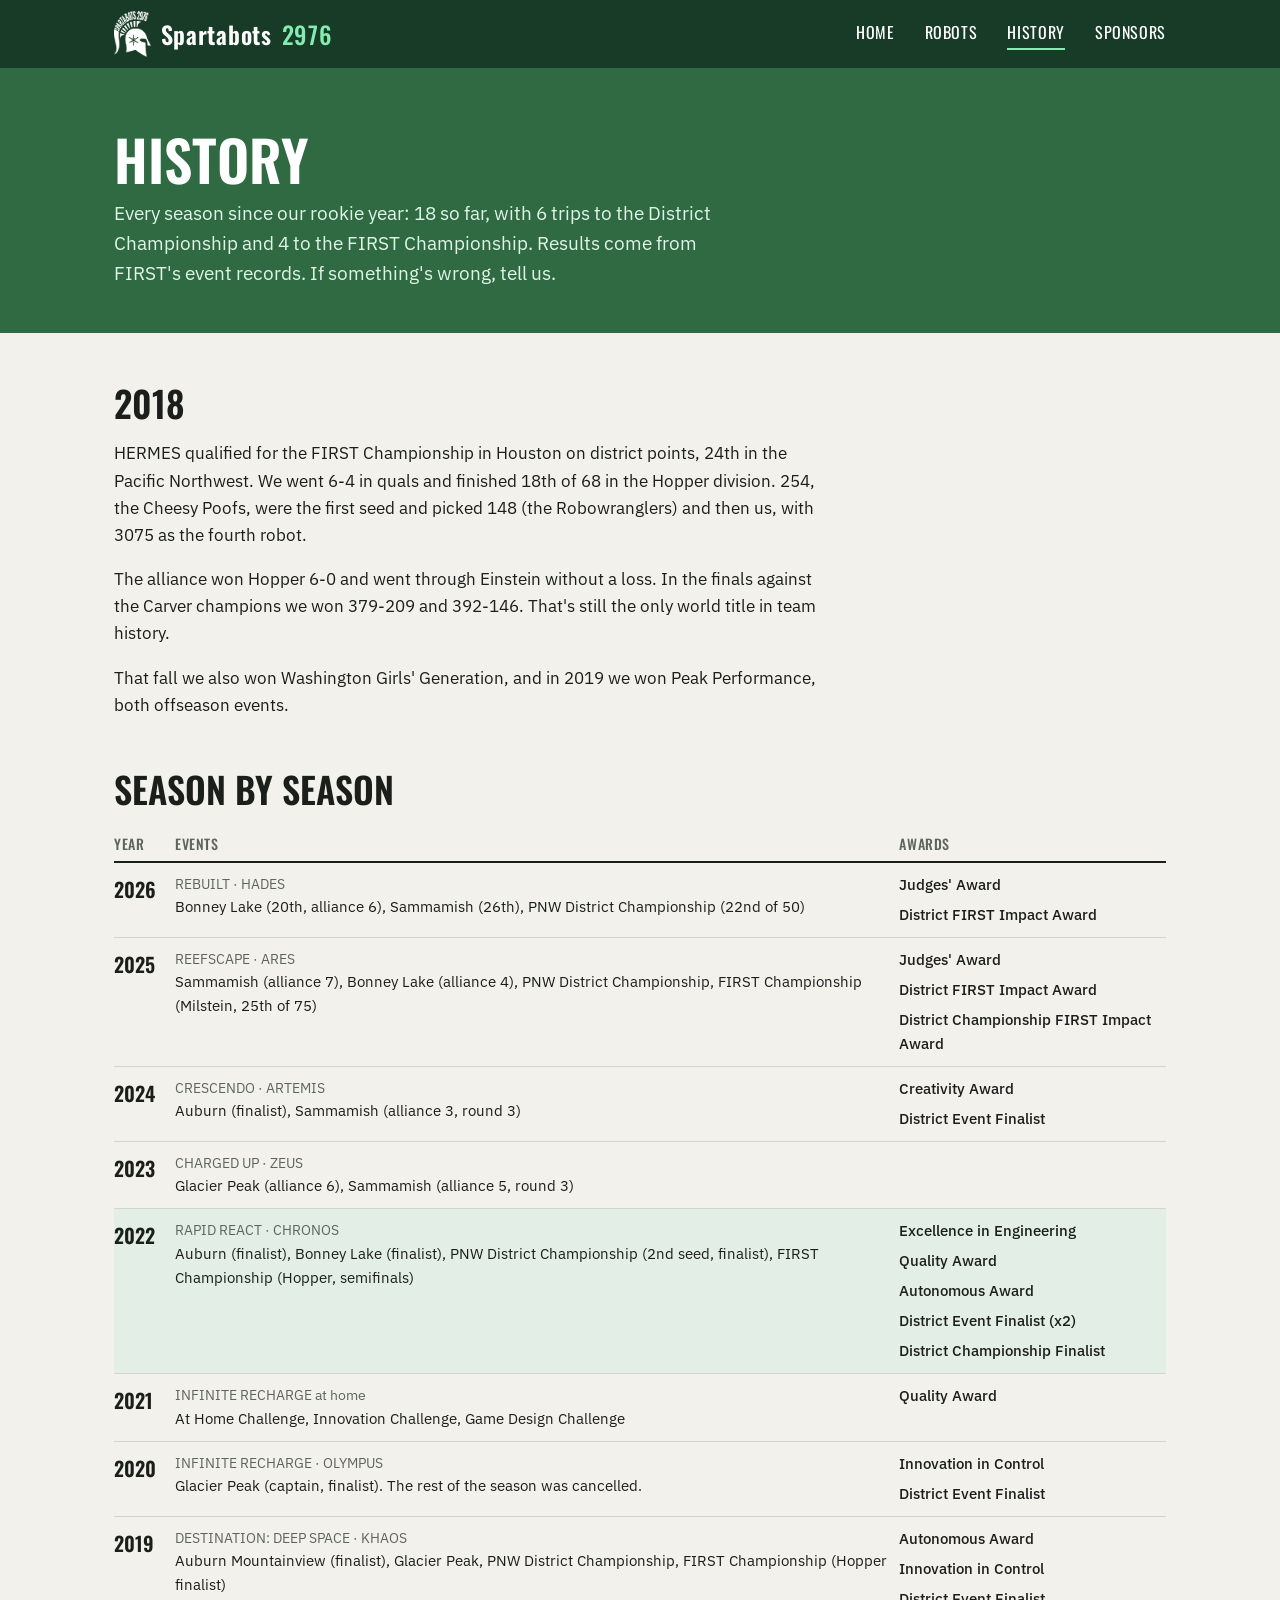
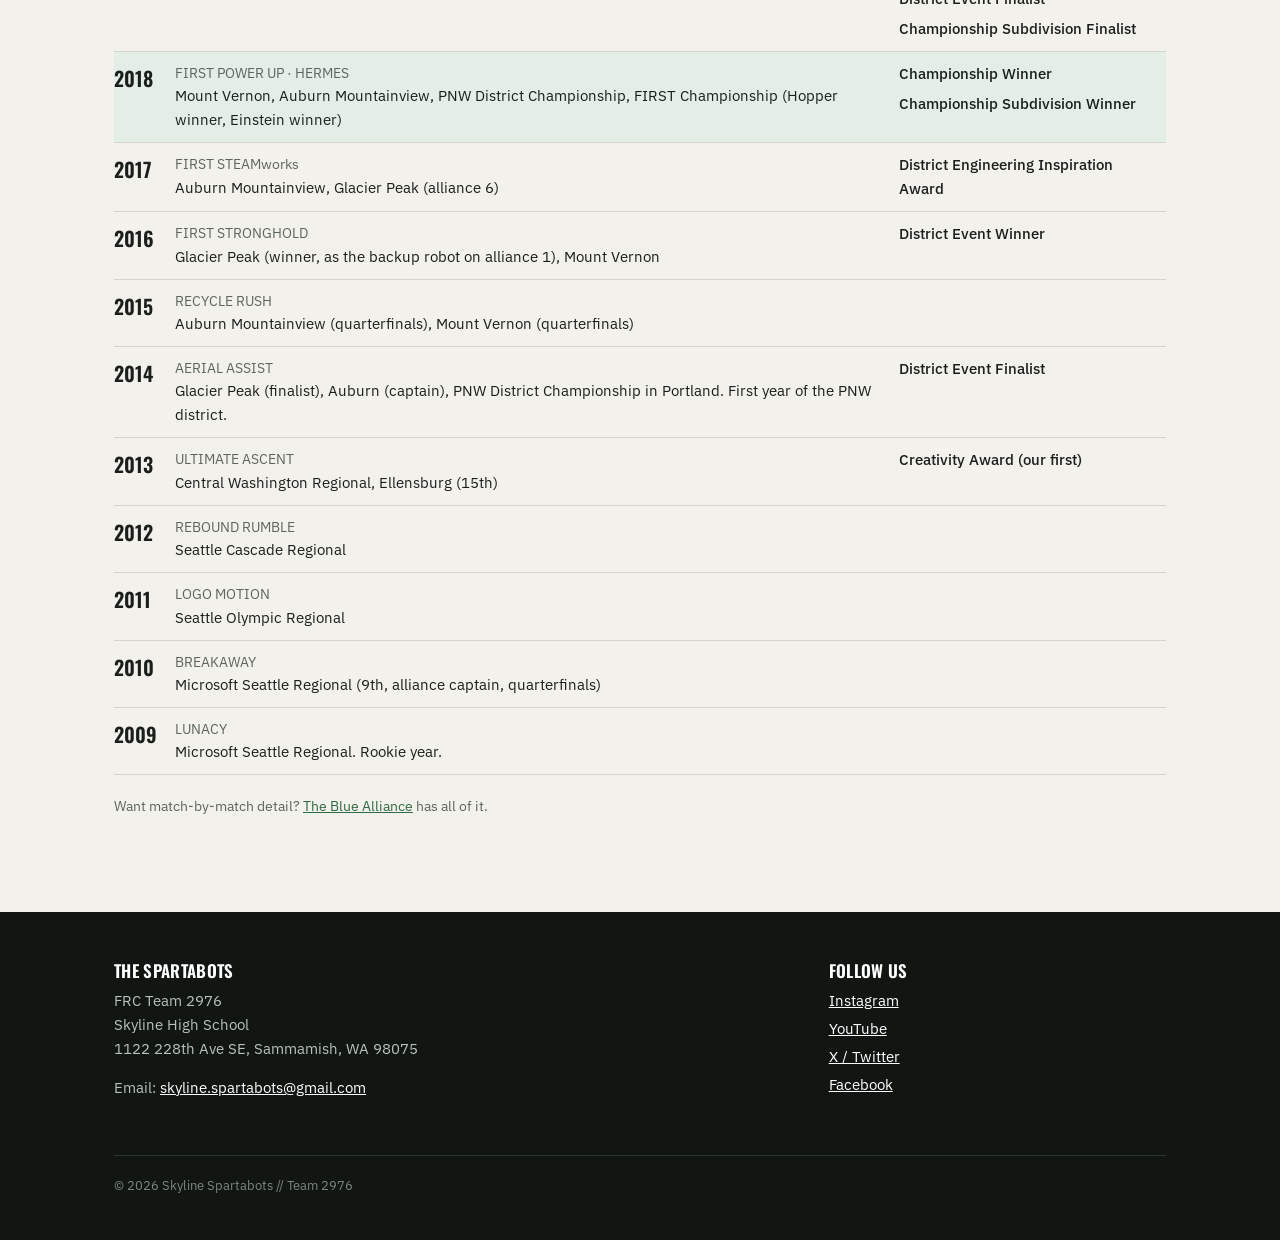
==== commit b6c9f102: "footer cleanup" ====
--- a/history.html
+++ b/history.html
@@ -160,13 +160,6 @@
         <li><a href="https://www.facebook.com/spartabots">Facebook</a></li>
       </ul>
     </div>
-    <div>
-      <h3>Results</h3>
-      <ul>
-        <li><a href="https://www.thebluealliance.com/team/2976">The Blue Alliance</a></li>
-        <li><a href="https://frc-events.firstinspires.org/team/2976">FRC Events</a></li>
-      </ul>
-    </div>
     <p class="fine">&copy; <span id="year">2026</span> Skyline Spartabots // Team 2976</p>
   </div>
 </footer>
--- a/css/style.css
+++ b/css/style.css
@@ -170,6 +170,68 @@
 @keyframes slide-in { from { transform: translateX(-60px); opacity: 0; } }
 @keyframes fade-in { from { opacity: 0; } }
 
+/* home page video */
+
+.reel {
+  background: #0c0b12;
+  padding: 60px 0;
+}
+.reel-box {
+  position: relative;
+  aspect-ratio: 16 / 9;
+  background: #000;
+}
+.reel video { width: 100%; height: 100%; display: block; cursor: pointer; }
+.reel video:focus-visible { outline: 3px solid var(--mint); outline-offset: 3px; }
+
+/* shows while the video is paused. pointer-events off so clicks go to the video */
+.paused-icon {
+  position: absolute;
+  left: 50%;
+  top: 50%;
+  width: 84px;
+  height: 84px;
+  margin: -42px 0 0 -42px;
+  border-radius: 50%;
+  background: rgba(0,0,0,.6);
+  border: 2px solid rgba(255,255,255,.9);
+  display: flex;
+  align-items: center;
+  justify-content: center;
+  gap: 12px;
+  pointer-events: none;
+  opacity: 0;
+  transform: scale(.8);
+  transition: opacity .2s, transform .25s cubic-bezier(.3,1.4,.6,1);
+}
+.paused-icon i { width: 9px; height: 32px; background: #fff; border-radius: 2px; }
+.reel-box.paused .paused-icon { opacity: 1; transform: none; }
+.reel-box::before {
+  content: '';
+  position: absolute;
+  inset: 0;
+  background: rgba(0,0,0,.35);
+  opacity: 0;
+  pointer-events: none;
+  transition: opacity .2s;
+}
+.reel-box.paused::before { opacity: 1; }
+.sound-btn {
+  position: absolute;
+  right: 14px;
+  bottom: 14px;
+  background: rgba(0,0,0,.6);
+  color: #fff;
+  border: 1px solid rgba(255,255,255,.5);
+  font: 600 14px 'Oswald', sans-serif;
+  text-transform: uppercase;
+  letter-spacing: .05em;
+  padding: 9px 14px;
+  cursor: pointer;
+  transition: background .2s, color .2s;
+}
+.sound-btn:hover { background: var(--mint); color: var(--dark); }
+
 /* robot name ticker */
 
 .ticker {
@@ -458,7 +520,7 @@
 }
 .foot .wrap {
   display: grid;
-  grid-template-columns: 2fr 1fr 1fr;
+  grid-template-columns: 2fr 1fr;
   gap: 40px;
 }
 .foot h3 { color: #fff; font-size: 17px; }
@@ -514,6 +576,10 @@
   .photos .a { grid-column: span 2; }
   .photos .b, .photos .c, .photos .d, .photos .e { grid-column: span 1; grid-row: span 1; }
   .ticker a { font-size: 44px; padding: 0 18px; }
+  .reel { padding: 44px 0; }
+  .sound-btn { right: 8px; bottom: 8px; padding: 7px 11px; font-size: 13px; }
+  .paused-icon { width: 64px; height: 64px; margin: -32px 0 0 -32px; gap: 9px; }
+  .paused-icon i { width: 7px; height: 24px; }
   .tl-line { left: 6px; }
   .bot { grid-template-columns: 1fr; padding-left: 36px; padding-bottom: 46px; }
   .bot::before { left: -2px; top: 6px; }
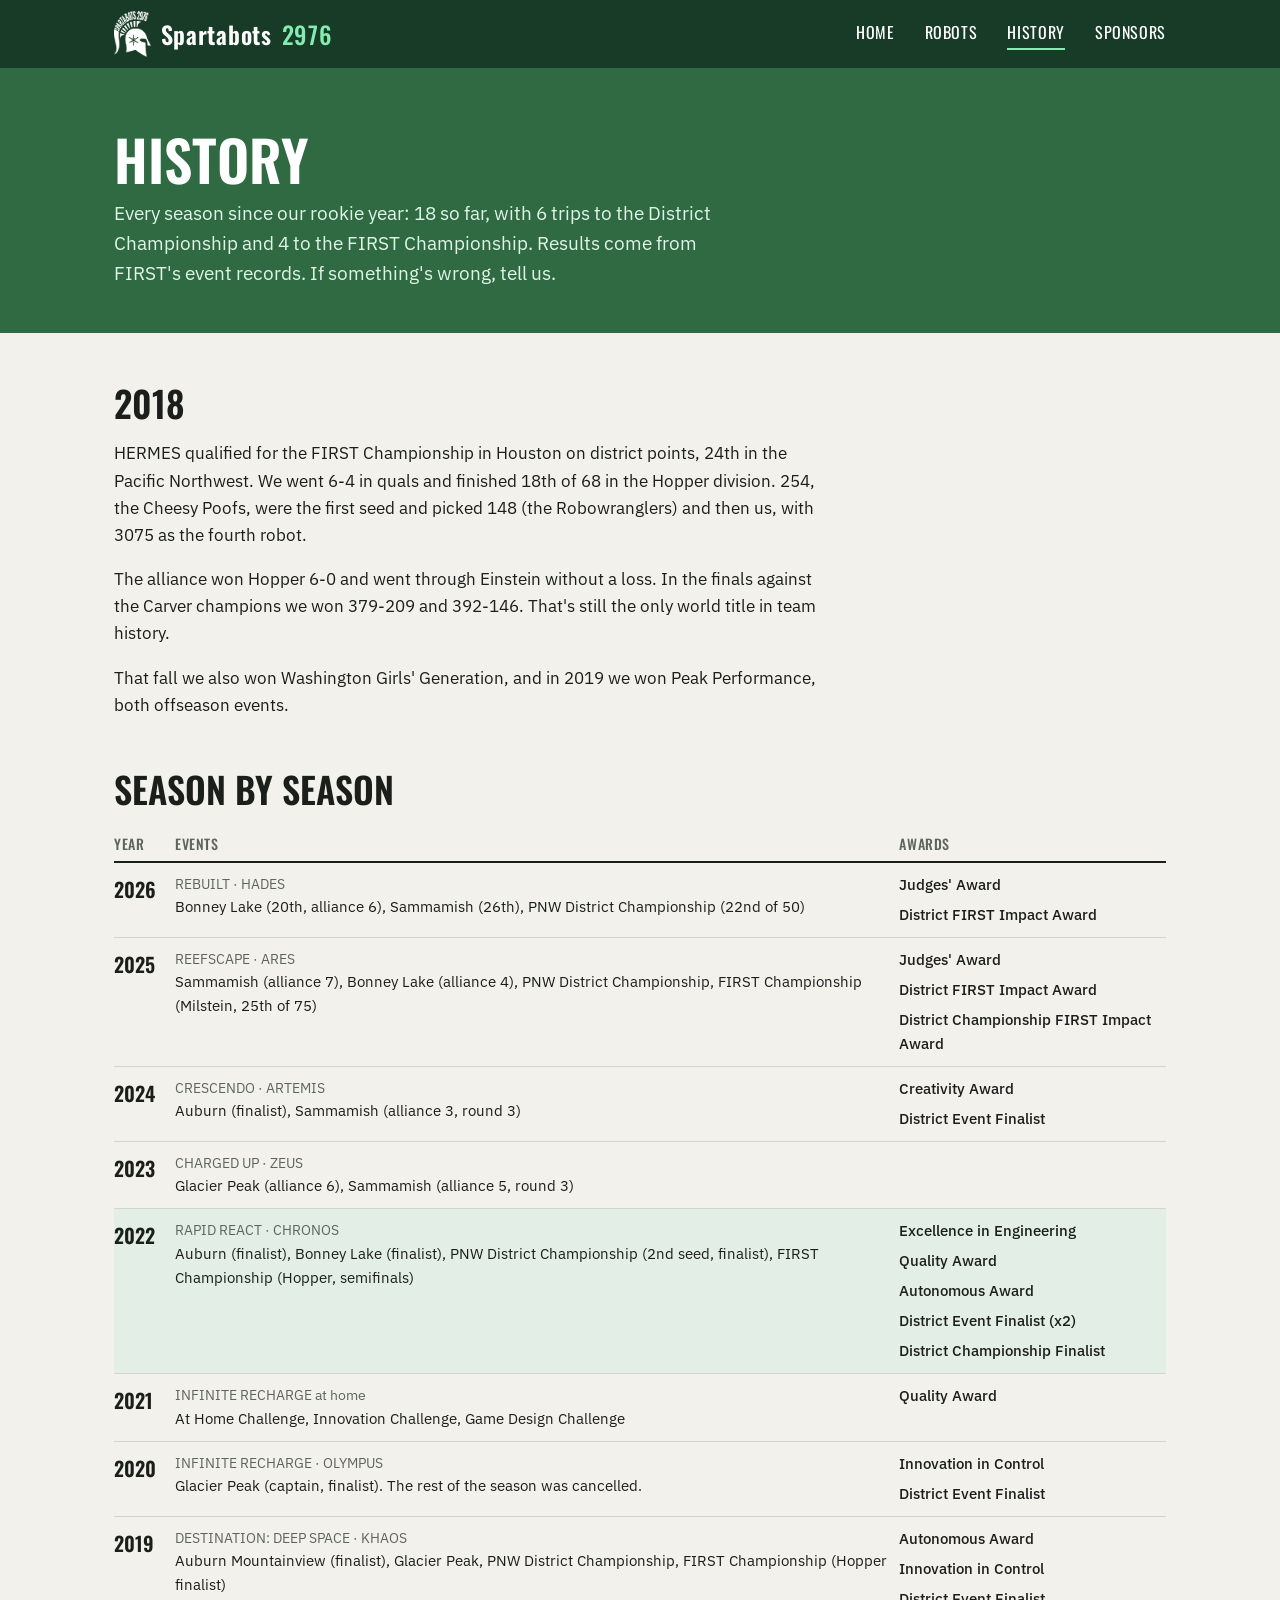
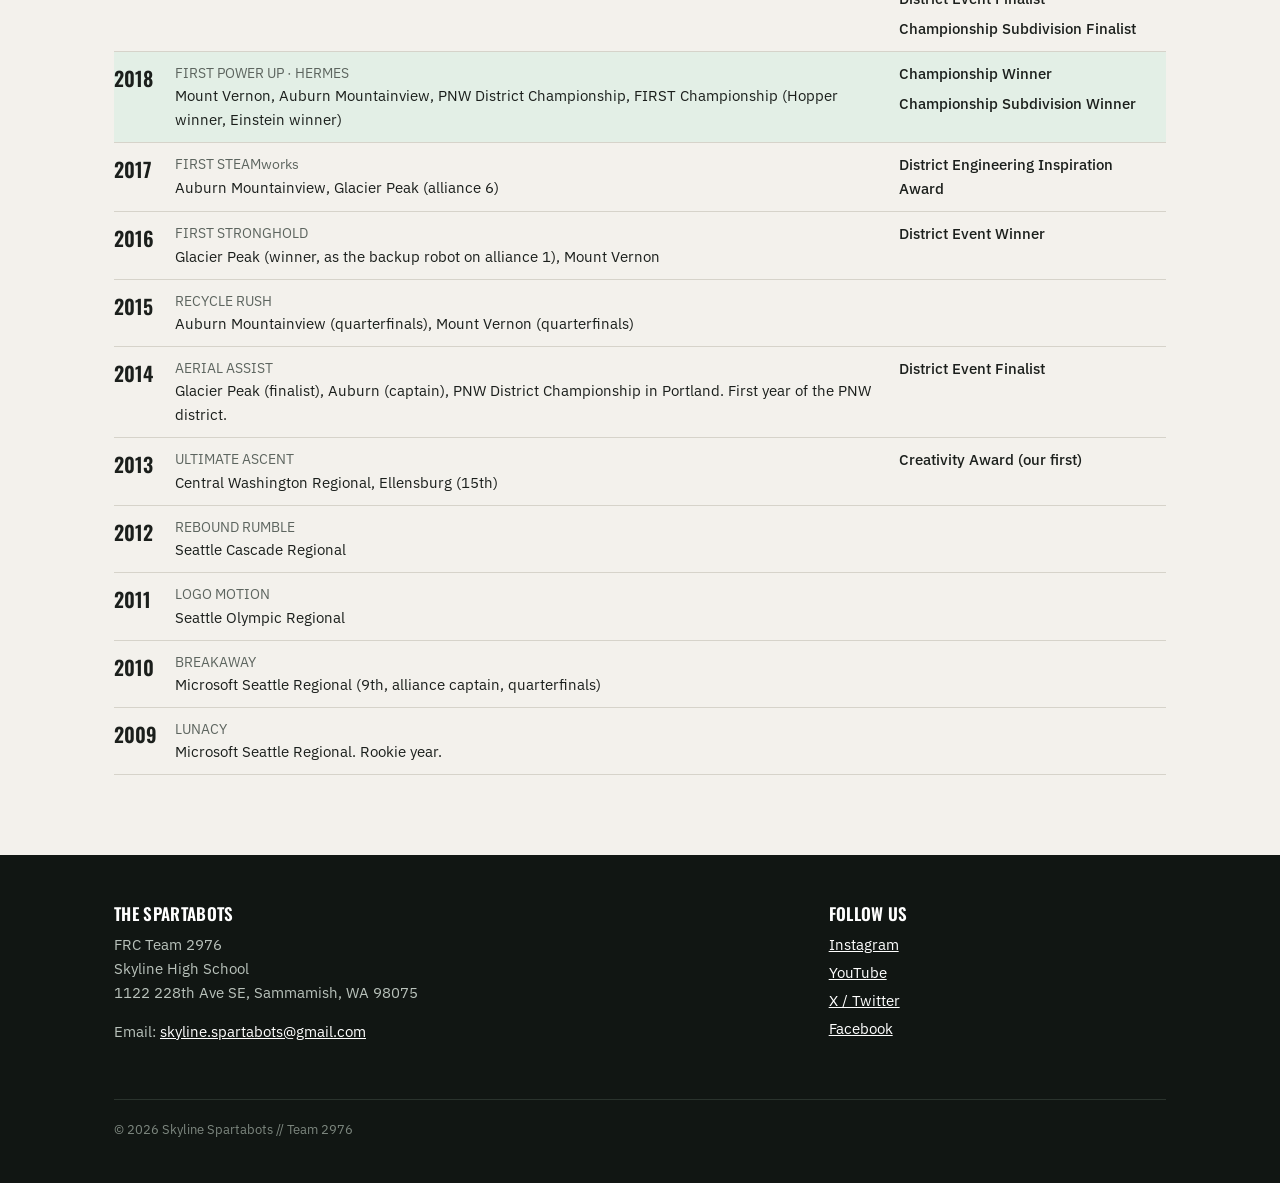
==== commit 1b068d01: "robot photos, new team photo, youtube video, text cleanup" ====
--- a/history.html
+++ b/history.html
@@ -141,7 +141,6 @@
     </table>
   </div>
 
-  <p class="note" style="margin-top:20px">Want match-by-match detail? <a href="https://www.thebluealliance.com/team/2976/history">The Blue Alliance</a> has all of it.</p>
 </div>
 
 <footer class="foot">
--- a/css/style.css
+++ b/css/style.css
@@ -176,61 +176,12 @@
   background: #0c0b12;
   padding: 60px 0;
 }
+.reel h2 { color: #fff; }
 .reel-box {
-  position: relative;
   aspect-ratio: 16 / 9;
   background: #000;
 }
-.reel video { width: 100%; height: 100%; display: block; cursor: pointer; }
-.reel video:focus-visible { outline: 3px solid var(--mint); outline-offset: 3px; }
-
-/* shows while the video is paused. pointer-events off so clicks go to the video */
-.paused-icon {
-  position: absolute;
-  left: 50%;
-  top: 50%;
-  width: 84px;
-  height: 84px;
-  margin: -42px 0 0 -42px;
-  border-radius: 50%;
-  background: rgba(0,0,0,.6);
-  border: 2px solid rgba(255,255,255,.9);
-  display: flex;
-  align-items: center;
-  justify-content: center;
-  gap: 12px;
-  pointer-events: none;
-  opacity: 0;
-  transform: scale(.8);
-  transition: opacity .2s, transform .25s cubic-bezier(.3,1.4,.6,1);
-}
-.paused-icon i { width: 9px; height: 32px; background: #fff; border-radius: 2px; }
-.reel-box.paused .paused-icon { opacity: 1; transform: none; }
-.reel-box::before {
-  content: '';
-  position: absolute;
-  inset: 0;
-  background: rgba(0,0,0,.35);
-  opacity: 0;
-  pointer-events: none;
-  transition: opacity .2s;
-}
-.reel-box.paused::before { opacity: 1; }
-.sound-btn {
-  position: absolute;
-  right: 14px;
-  bottom: 14px;
-  background: rgba(0,0,0,.6);
-  color: #fff;
-  border: 1px solid rgba(255,255,255,.5);
-  font: 600 14px 'Oswald', sans-serif;
-  text-transform: uppercase;
-  letter-spacing: .05em;
-  padding: 9px 14px;
-  cursor: pointer;
-  transition: background .2s, color .2s;
-}
-.sound-btn:hover { background: var(--mint); color: var(--dark); }
+.reel iframe { width: 100%; height: 100%; border: 0; display: block; }
 
 /* robot name ticker */
 
@@ -577,9 +528,6 @@
   .photos .b, .photos .c, .photos .d, .photos .e { grid-column: span 1; grid-row: span 1; }
   .ticker a { font-size: 44px; padding: 0 18px; }
   .reel { padding: 44px 0; }
-  .sound-btn { right: 8px; bottom: 8px; padding: 7px 11px; font-size: 13px; }
-  .paused-icon { width: 64px; height: 64px; margin: -32px 0 0 -32px; gap: 9px; }
-  .paused-icon i { width: 7px; height: 24px; }
   .tl-line { left: 6px; }
   .bot { grid-template-columns: 1fr; padding-left: 36px; padding-bottom: 46px; }
   .bot::before { left: -2px; top: 6px; }
